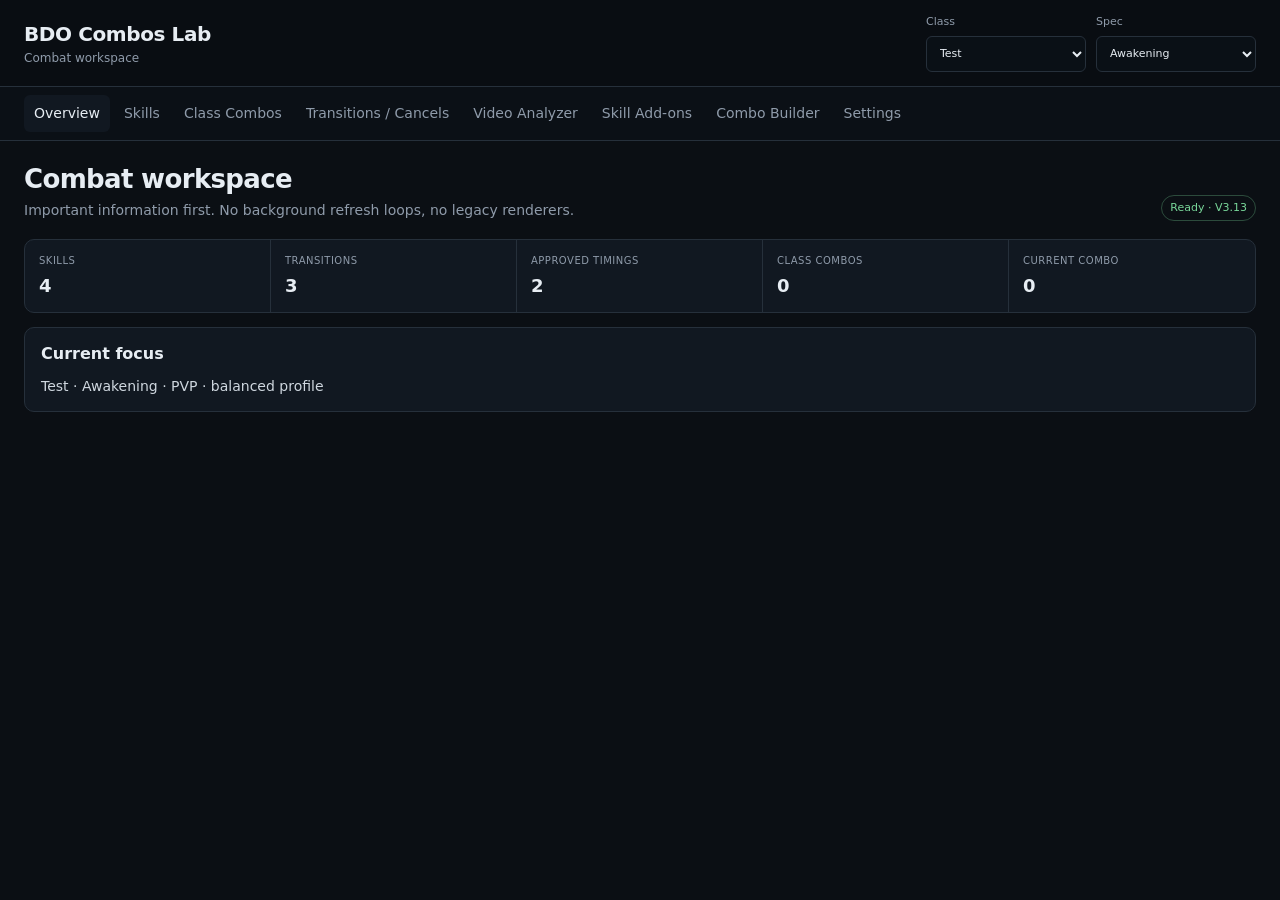
==== index.html @ 2c1ac98f "Load same-origin Skills catalog V3.13" ====
<!doctype html>
<html lang="en">
<head>
  <meta charset="utf-8">
  <meta name="viewport" content="width=device-width,initial-scale=1">
  <title>BDO Combos Lab</title>
  <meta name="description" content="BDO combat workspace for skills, transitions, cancels and combo analysis.">
  <link rel="stylesheet" href="/styles.css?v=1">
</head>
<body>
<header class="topbar">
  <div class="brand"><strong>BDO Combos Lab</strong><span>Combat workspace</span></div>
  <div class="context-controls">
    <label>Class<select id="classSelector"></select></label>
    <label>Spec<select id="specSelector"><option>Awakening</option><option>Succession</option></select></label>
  </div>
</header>
<nav class="nav" id="nav">
  <button data-page="home" class="active">Overview</button><button data-page="skills">Skills</button><button data-page="classCombos">Class Combos</button><button data-page="transitions">Transitions / Cancels</button><button data-page="video">Video Analyzer</button><button data-page="addons">Skill Add-ons</button><button data-page="builder">Combo Builder</button><button data-page="settings">Settings</button>
</nav>
<main>
<section id="page-home" class="page active"><div class="page-head"><div><h1>Combat workspace</h1><p>Important information first. No background refresh loops, no legacy renderers.</p></div><span class="status-pill good" id="appHealth">Starting…</span></div><div id="overviewMetrics" class="metrics"></div><div class="surface compact"><h2>Current focus</h2><div id="overviewFocus" class="focus-line"></div></div></section>
<section id="page-skills" class="page"><div class="page-head"><div><h1>Skills</h1><p>Combat data used by AnalysisCore.</p></div><button class="primary" id="addSkillBtn">Add skill</button></div><div id="skillsTable"></div></section>
<section id="page-classCombos" class="page"><div class="page-head"><div><h1>Class Combos</h1><p>Readable, compact reference routes.</p></div><button class="primary" id="addComboBtn">Add combo</button></div><div id="classCombosList" class="rows"></div></section>
<section id="page-transitions" class="page"><div class="page-head"><div><h1>Transitions & Cancels</h1><p>Review timing, cancel points and entry skips. All review controls are persistent.</p></div><button class="primary" id="addTransitionBtn">Add transition</button></div><div id="transitionSummary" class="metrics"></div><div id="transitionList" class="rows"></div></section>
<section id="page-video" class="page"><div class="page-head"><div><h1>Video Analyzer</h1><p>Measure skill events and send exact frame timings into the combat dataset.</p></div></div><div class="surface"><div class="form-grid"><label>Video file<input id="videoFile" type="file" accept="video/*"></label><label>FPS<input id="videoFps" type="number" min="1" value="60"></label></div><video id="timingVideo" controls></video><div class="toolbar"><button id="markTransitionBtn">Mark transition</button><button id="markCcBtn">Mark CC</button><button id="markDamageBtn">Mark damage</button><button id="clearMarkersBtn">Clear markers</button></div><div id="videoMarkers" class="rows"></div></div></section>
<section id="page-addons" class="page"><div class="page-head"><div><h1>Skill Add-ons</h1><p>Two-effect loadouts tied to skills, with PvP/PvE context and persistent notes.</p></div><button class="primary" id="addAddonBtn">Add add-on</button></div><div id="addonList" class="rows"></div></section>
<section id="page-builder" class="page"><div class="page-head"><div><h1>Combo Builder</h1><p>Timeline-aware optimization with private AnalysisCore.</p></div><span id="analysisStatus" class="status-pill">AnalysisCore · loading</span></div><div id="builderStats" class="stats-table"></div><div class="surface compact"><div class="builder-head"><h2>Current combo</h2><div class="toolbar"><button id="clearComboBtn">Clear</button><button id="suggestBtn">Refresh suggestions</button><button class="primary" id="completeBtn">Complete combo</button></div></div><div id="comboSequence" class="sequence"></div></div><div class="workspace-split"><div><h2>Suggestions</h2><div id="suggestions" class="rows"></div></div><div><h2>Combat Coach</h2><div id="coach" class="coach"></div></div></div></section>
<section id="page-settings" class="page"><div class="page-head"><div><h1>Analysis settings</h1><p>Presets first, advanced engine controls underneath.</p></div></div><div class="preset-bar" id="presetBar"><button data-preset="balanced" class="active">Balanced</button><button data-preset="pvp-safe">PvP Safe</button><button data-preset="pvp-burst">PvP Burst</button><button data-preset="pve-dps">PvE DPS</button></div><div id="settingsForm" class="settings"></div></section>
</main>
<dialog id="editorDialog"><form method="dialog" id="editorForm"><div class="dialog-head"><h2 id="editorTitle">Edit</h2><button type="button" class="icon-btn" onclick="this.closest('dialog').close()">×</button></div><div id="editorFields" class="form-grid"></div><div class="dialog-actions"><button type="button" onclick="this.closest('dialog').close()">Cancel</button><button type="submit" class="primary" id="editorSave">Save</button></div></form></dialog>
<script src="/app-mini-v3.js?v=3.3" defer></script>
<script src="/analysiscore-client-v35.js?v=3.11" defer></script>
<script src="/combo-orientation-v36.js?v=3.6" defer></script>
<script src="/class-combos-v37.js?v=3.7" defer></script>
<script src="/skill-addons-v38.js?v=3.9.1" defer></script>
<script src="/analysiscore-addons-v39.js?v=3.10" defer></script>
<script src="/class-combo-analysis-v311.js?v=3.11" defer></script>
<script src="/skills-catalog-v312.js?v=3.13" defer></script>
<script src="/app-version.js?v=3.13" defer></script>
</body></html>
---- styles.css ----
:root{--bg:#0b0f14;--panel:#111821;--panel-2:#0e141c;--line:#26303b;--text:#e7edf3;--muted:#8f9baa;--accent:#7c9cff;--accent-soft:#1b2744;--good:#79d79a;--warn:#e6c36a;--bad:#ff8d8d;--radius:10px}*{box-sizing:border-box}html{background:var(--bg);color:var(--text)}body{margin:0;font:14px/1.5 Inter,ui-sans-serif,system-ui,-apple-system,Segoe UI,Roboto,sans-serif;background:var(--bg);color:var(--text)}button,input,select,textarea{font:inherit}.topbar{min-height:72px;display:flex;align-items:center;justify-content:space-between;gap:20px;padding:14px 24px;border-bottom:1px solid var(--line);background:#090d12;position:sticky;top:0;z-index:20}.brand{display:flex;flex-direction:column}.brand strong{font-size:20px;letter-spacing:-.02em}.brand span{font-size:12px;color:var(--muted)}.context-controls{display:flex;gap:10px}.context-controls label,.form-grid label{display:grid;gap:5px;color:var(--muted);font-size:11px}.context-controls select{min-width:160px}.nav{display:flex;gap:4px;overflow-x:auto;padding:8px 24px;border-bottom:1px solid var(--line);background:#0b1016;position:sticky;top:72px;z-index:19}.nav button,.preset-bar button{border:0;background:transparent;color:var(--muted);padding:8px 10px;border-radius:6px;white-space:nowrap}.nav button.active,.nav button:hover,.preset-bar button.active,.preset-bar button:hover{background:var(--panel);color:var(--text)}main{max-width:1280px;margin:0 auto;padding:24px}.page{display:none}.page.active{display:block}.page-head{display:flex;justify-content:space-between;align-items:flex-end;gap:20px;margin:0 0 18px}.page-head h1{font-size:26px;line-height:1.15;margin:0 0 6px;letter-spacing:-.025em}.page-head p{margin:0;color:var(--muted);max-width:780px}.surface{background:var(--panel);border:1px solid var(--line);border-radius:var(--radius);padding:16px}.surface.compact{padding:14px 16px}.surface h2,.workspace-split h2,.builder-head h2{font-size:16px;margin:0 0 10px}.metrics{display:grid;grid-template-columns:repeat(5,minmax(0,1fr));border:1px solid var(--line);border-radius:var(--radius);overflow:hidden;background:var(--panel);margin-bottom:14px}.metric{padding:13px 14px;border-right:1px solid var(--line)}.metric:last-child{border-right:0}.metric span{display:block;color:var(--muted);font-size:10px;text-transform:uppercase;letter-spacing:.05em}.metric strong{display:block;margin-top:4px;font-size:18px}.focus-line{color:#cfd7df}.rows{display:grid;gap:8px}.row{display:grid;grid-template-columns:minmax(220px,1.3fr) repeat(3,minmax(110px,.55fr)) minmax(220px,1fr);gap:10px;align-items:center;padding:11px 12px;border:1px solid var(--line);border-radius:8px;background:var(--panel)}.row-title strong{display:block}.row-title small,.cell span{display:block;color:var(--muted);font-size:10px}.cell b{display:block;margin-top:2px}.actions{display:flex;justify-content:flex-end;gap:5px;flex-wrap:wrap}.status-pill{display:inline-flex;align-items:center;gap:6px;padding:4px 8px;border:1px solid var(--line);border-radius:999px;color:var(--muted);font-size:11px}.status-pill.good{color:var(--good);border-color:rgba(121,215,154,.3)}.status-pill.warn{color:var(--warn)}.status-pill.bad{color:var(--bad)}button{min-height:32px;border:1px solid var(--line);background:var(--panel-2);color:#cdd6df;padding:0 10px;border-radius:6px;cursor:pointer}button:hover{background:#18222d;color:#fff}button.primary{background:var(--accent-soft);border-color:#37517f;color:#dce7ff}button.danger{color:var(--bad);border-color:rgba(255,141,141,.25)}input,select,textarea{min-height:36px;border:1px solid var(--line);border-radius:6px;background:#0a1016;color:var(--text);padding:7px 9px;outline:none}input:focus,select:focus,textarea:focus{border-color:var(--accent)}textarea{min-height:90px;resize:vertical}.form-grid{display:grid;grid-template-columns:repeat(2,minmax(0,1fr));gap:12px}.form-grid .wide{grid-column:1/-1}.toolbar{display:flex;gap:6px;flex-wrap:wrap}.builder-head{display:flex;align-items:center;justify-content:space-between;gap:16px}.sequence{display:flex;gap:6px;flex-wrap:wrap;min-height:42px;align-items:center}.skill-chip{display:inline-flex;align-items:center;gap:7px;padding:7px 9px;border:1px solid var(--line);border-radius:7px;background:var(--panel-2)}.skill-chip.bad{border-color:rgba(255,141,141,.5);background:rgba(140,35,35,.16)}.skill-chip button{min-height:20px;padding:0 5px;border:0;background:transparent}.workspace-split{display:grid;grid-template-columns:1.15fr .85fr;gap:18px;margin-top:18px}.coach{display:grid;gap:8px}.coach-item{padding:10px 0;border-top:1px solid var(--line)}.coach-item:first-child{border-top:0}.coach-item strong{display:block;margin-bottom:3px}.coach-item p{margin:0;color:var(--muted)}.stats-table{display:grid;grid-template-columns:repeat(6,minmax(0,1fr));border:1px solid var(--line);border-radius:var(--radius);overflow:hidden;margin-bottom:14px}.stat-cell{padding:10px 12px;border-right:1px solid var(--line);background:var(--panel)}.stat-cell:last-child{border-right:0}.stat-cell span{display:block;color:var(--muted);font-size:9px;text-transform:uppercase}.stat-cell b{display:block;margin-top:3px;font-size:13px}.preset-bar{display:flex;gap:6px;flex-wrap:wrap;margin-bottom:14px}.settings{display:grid;grid-template-columns:repeat(2,minmax(0,1fr));gap:10px}.setting-group{padding:15px;border:1px solid var(--line);border-radius:var(--radius);background:var(--panel)}.setting-group h2{font-size:15px;margin:0 0 12px}.setting-row{display:grid;grid-template-columns:1fr 180px;gap:16px;align-items:center;padding:7px 0}.setting-row span{color:var(--muted);font-size:12px}.setting-row input,.setting-row select{width:100%}video{width:100%;max-height:520px;background:#05080c;border:1px solid var(--line);border-radius:8px;margin:14px 0}dialog{width:min(720px,calc(100vw - 32px));border:1px solid var(--line);border-radius:12px;background:var(--panel);color:var(--text);padding:0}dialog::backdrop{background:rgba(0,0,0,.68)}#editorForm{padding:16px}.dialog-head,.dialog-actions{display:flex;justify-content:space-between;align-items:center;gap:12px}.dialog-head h2{margin:0;font-size:18px}.dialog-actions{justify-content:flex-end;margin-top:16px}.icon-btn{border:0;background:transparent;font-size:24px}.empty{padding:20px;border:1px dashed var(--line);border-radius:8px;color:var(--muted);background:var(--panel-2)}@media(max-width:980px){.metrics{grid-template-columns:repeat(2,1fr)}.metric{border-bottom:1px solid var(--line)}.row{grid-template-columns:1fr 1fr 1fr}.row-title,.actions{grid-column:1/-1}.workspace-split,.settings{grid-template-columns:1fr}.stats-table{grid-template-columns:repeat(3,1fr)}}@media(max-width:700px){.topbar{align-items:flex-start;position:static;flex-direction:column}.nav{top:0}.context-controls{width:100%}.context-controls label{flex:1}.context-controls select{min-width:0;width:100%}main{padding:16px}.page-head{align-items:flex-start;flex-direction:column}.form-grid,.settings{grid-template-columns:1fr}.form-grid .wide{grid-column:auto}.stats-table{grid-template-columns:repeat(2,1fr)}.row{grid-template-columns:1fr 1fr}.row-title,.actions{grid-column:1/-1}.setting-row{grid-template-columns:1fr}}
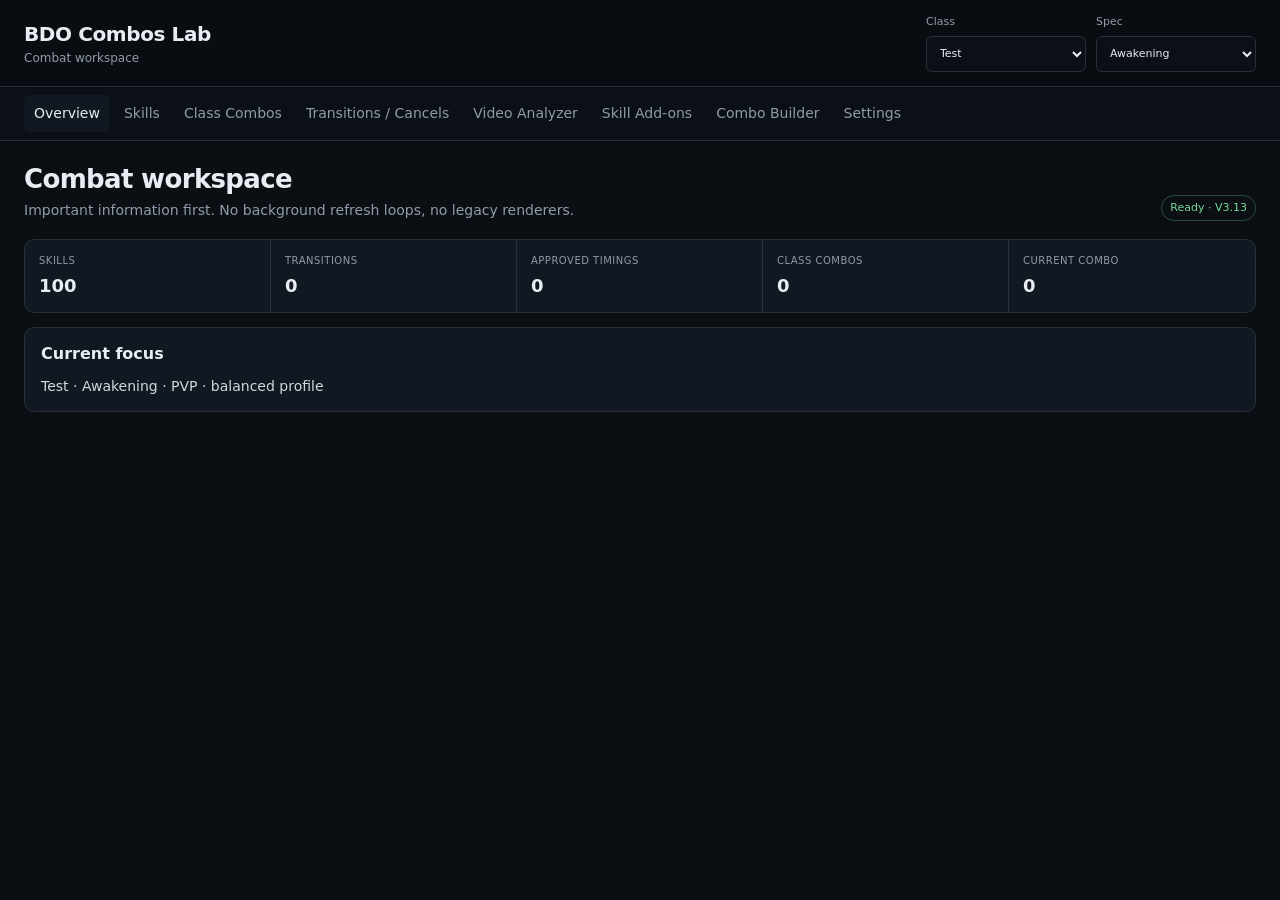
==== commit f68d003d: "Load V3.13 skill catalog before app runtime" ====
--- a/index.html
+++ b/index.html
@@ -29,6 +29,8 @@
 <section id="page-settings" class="page"><div class="page-head"><div><h1>Analysis settings</h1><p>Presets first, advanced engine controls underneath.</p></div></div><div class="preset-bar" id="presetBar"><button data-preset="balanced" class="active">Balanced</button><button data-preset="pvp-safe">PvP Safe</button><button data-preset="pvp-burst">PvP Burst</button><button data-preset="pve-dps">PvE DPS</button></div><div id="settingsForm" class="settings"></div></section>
 </main>
 <dialog id="editorDialog"><form method="dialog" id="editorForm"><div class="dialog-head"><h2 id="editorTitle">Edit</h2><button type="button" class="icon-btn" onclick="this.closest('dialog').close()">×</button></div><div id="editorFields" class="form-grid"></div><div class="dialog-actions"><button type="button" onclick="this.closest('dialog').close()">Cancel</button><button type="submit" class="primary" id="editorSave">Save</button></div></form></dialog>
+<script src="/bcl-test-native-v128.js?v=3.13" defer></script>
+<script src="/skills-catalog-v312.js?v=3.13-fix2" defer></script>
 <script src="/app-mini-v3.js?v=3.3" defer></script>
 <script src="/analysiscore-client-v35.js?v=3.11" defer></script>
 <script src="/combo-orientation-v36.js?v=3.6" defer></script>
@@ -36,6 +38,5 @@
 <script src="/skill-addons-v38.js?v=3.9.1" defer></script>
 <script src="/analysiscore-addons-v39.js?v=3.10" defer></script>
 <script src="/class-combo-analysis-v311.js?v=3.11" defer></script>
-<script src="/skills-catalog-v312.js?v=3.13" defer></script>
 <script src="/app-version.js?v=3.13" defer></script>
 </body></html>
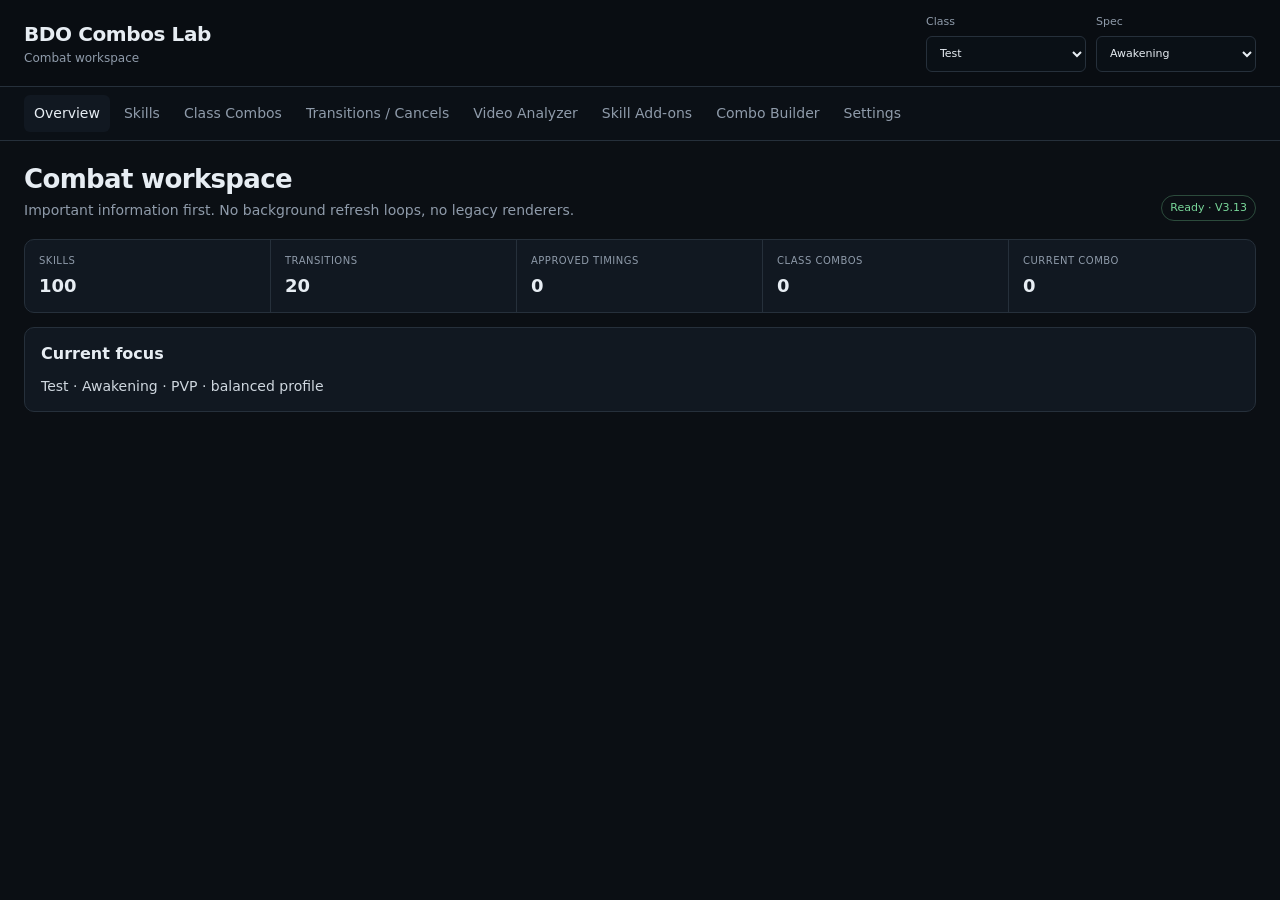
==== commit de51f0ea: "Restore V3.12 static data boot order" ====
--- a/index.html
+++ b/index.html
@@ -29,8 +29,8 @@
 <section id="page-settings" class="page"><div class="page-head"><div><h1>Analysis settings</h1><p>Presets first, advanced engine controls underneath.</p></div></div><div class="preset-bar" id="presetBar"><button data-preset="balanced" class="active">Balanced</button><button data-preset="pvp-safe">PvP Safe</button><button data-preset="pvp-burst">PvP Burst</button><button data-preset="pve-dps">PvE DPS</button></div><div id="settingsForm" class="settings"></div></section>
 </main>
 <dialog id="editorDialog"><form method="dialog" id="editorForm"><div class="dialog-head"><h2 id="editorTitle">Edit</h2><button type="button" class="icon-btn" onclick="this.closest('dialog').close()">×</button></div><div id="editorFields" class="form-grid"></div><div class="dialog-actions"><button type="button" onclick="this.closest('dialog').close()">Cancel</button><button type="submit" class="primary" id="editorSave">Save</button></div></form></dialog>
-<script src="/bcl-test-native-v128.js?v=3.13" defer></script>
-<script src="/skills-catalog-v312.js?v=3.13-fix2" defer></script>
+<script src="/bcl-test-native-v128.js?v=3.12-static" defer></script>
+<script src="/manual-data-v312.js?v=3.12-static" defer></script>
 <script src="/app-mini-v3.js?v=3.3" defer></script>
 <script src="/analysiscore-client-v35.js?v=3.11" defer></script>
 <script src="/combo-orientation-v36.js?v=3.6" defer></script>
@@ -38,5 +38,5 @@
 <script src="/skill-addons-v38.js?v=3.9.1" defer></script>
 <script src="/analysiscore-addons-v39.js?v=3.10" defer></script>
 <script src="/class-combo-analysis-v311.js?v=3.11" defer></script>
-<script src="/app-version.js?v=3.13" defer></script>
+<script src="/app-version.js?v=3.12-static" defer></script>
 </body></html>
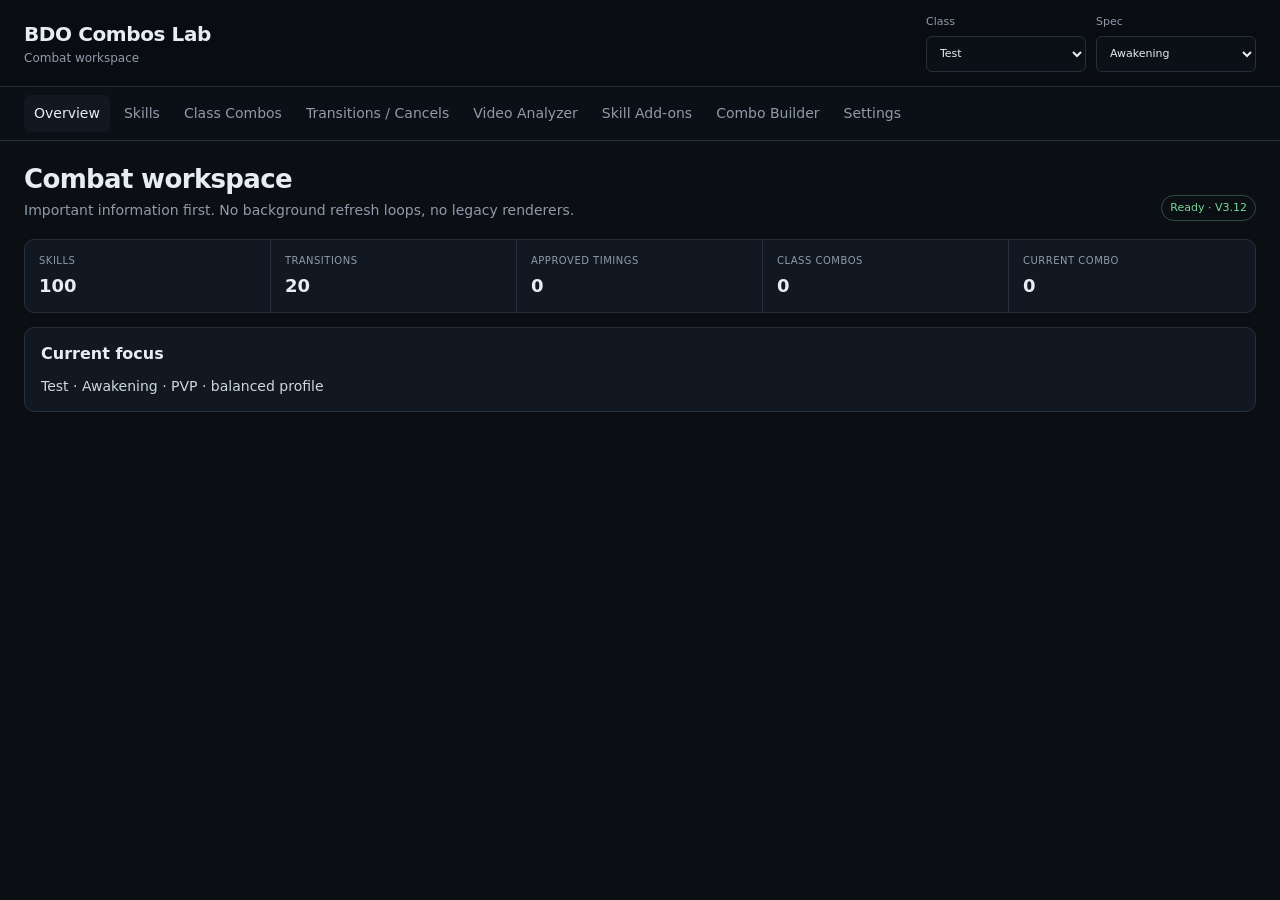
==== commit 521143a1: "Force clean V3.12 asset refresh" ====
--- a/index.html
+++ b/index.html
@@ -5,7 +5,7 @@
   <meta name="viewport" content="width=device-width,initial-scale=1">
   <title>BDO Combos Lab</title>
   <meta name="description" content="BDO combat workspace for skills, transitions, cancels and combo analysis.">
-  <link rel="stylesheet" href="/styles.css?v=1">
+  <link rel="stylesheet" href="/styles.css?build=312-clean">
 </head>
 <body>
 <header class="topbar">
@@ -29,14 +29,14 @@
 <section id="page-settings" class="page"><div class="page-head"><div><h1>Analysis settings</h1><p>Presets first, advanced engine controls underneath.</p></div></div><div class="preset-bar" id="presetBar"><button data-preset="balanced" class="active">Balanced</button><button data-preset="pvp-safe">PvP Safe</button><button data-preset="pvp-burst">PvP Burst</button><button data-preset="pve-dps">PvE DPS</button></div><div id="settingsForm" class="settings"></div></section>
 </main>
 <dialog id="editorDialog"><form method="dialog" id="editorForm"><div class="dialog-head"><h2 id="editorTitle">Edit</h2><button type="button" class="icon-btn" onclick="this.closest('dialog').close()">×</button></div><div id="editorFields" class="form-grid"></div><div class="dialog-actions"><button type="button" onclick="this.closest('dialog').close()">Cancel</button><button type="submit" class="primary" id="editorSave">Save</button></div></form></dialog>
-<script src="/bcl-test-native-v128.js?v=3.12-static" defer></script>
-<script src="/manual-data-v312.js?v=3.12-static" defer></script>
-<script src="/app-mini-v3.js?v=3.3" defer></script>
-<script src="/analysiscore-client-v35.js?v=3.11" defer></script>
-<script src="/combo-orientation-v36.js?v=3.6" defer></script>
-<script src="/class-combos-v37.js?v=3.7" defer></script>
-<script src="/skill-addons-v38.js?v=3.9.1" defer></script>
-<script src="/analysiscore-addons-v39.js?v=3.10" defer></script>
-<script src="/class-combo-analysis-v311.js?v=3.11" defer></script>
-<script src="/app-version.js?v=3.12-static" defer></script>
+<script src="/bcl-test-native-v128.js?build=312-clean" defer></script>
+<script src="/manual-data-v312.js?build=312-clean" defer></script>
+<script src="/app-mini-v3.js?build=312-clean" defer></script>
+<script src="/analysiscore-client-v35.js?build=312-clean" defer></script>
+<script src="/combo-orientation-v36.js?build=312-clean" defer></script>
+<script src="/class-combos-v37.js?build=312-clean" defer></script>
+<script src="/skill-addons-v38.js?build=312-clean" defer></script>
+<script src="/analysiscore-addons-v39.js?build=312-clean" defer></script>
+<script src="/class-combo-analysis-v311.js?build=312-clean" defer></script>
+<script src="/app-version.js?build=312-clean" defer></script>
 </body></html>
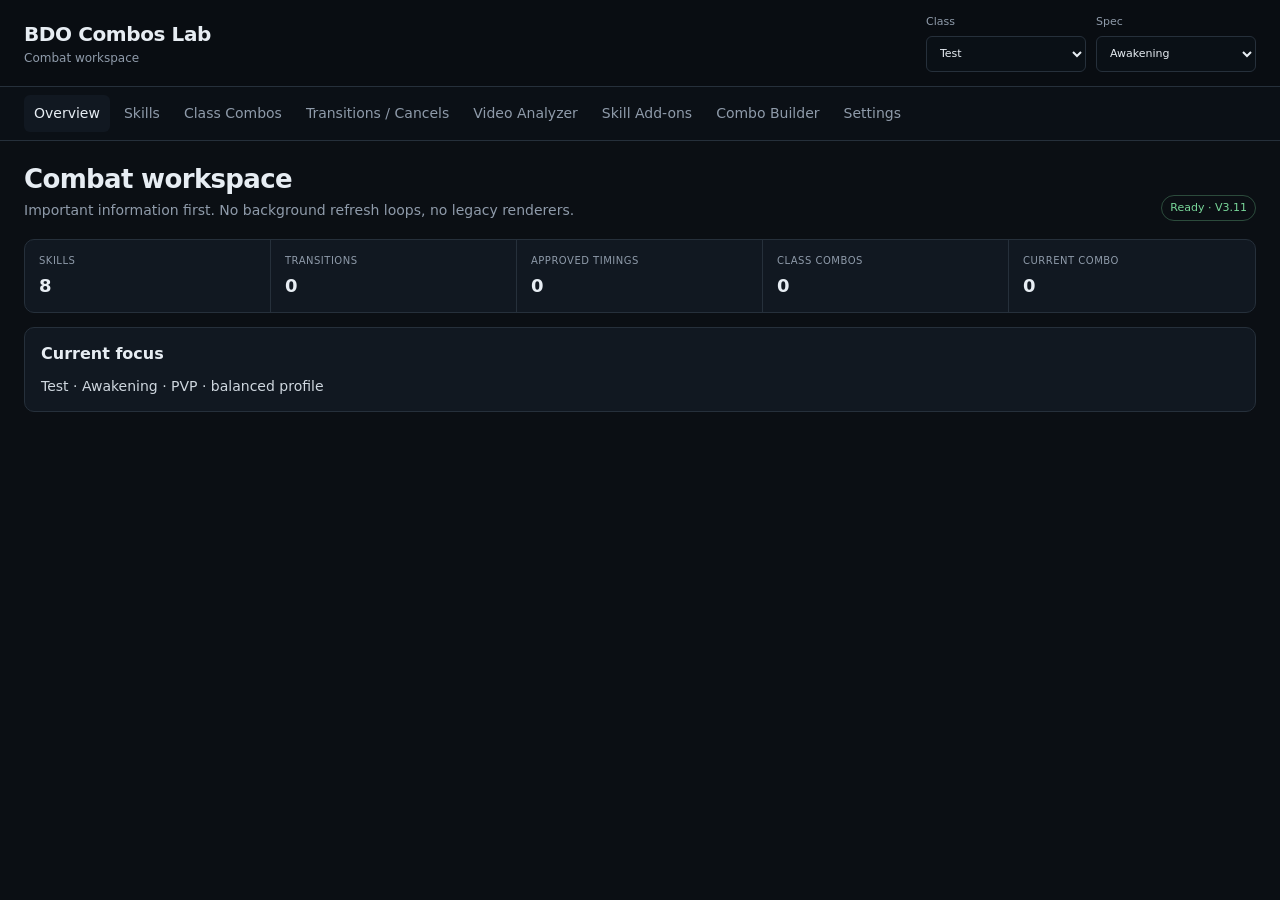
==== commit 21f0b56a: "Restore V3.11 and load manual test skills" ====
--- a/index.html
+++ b/index.html
@@ -5,7 +5,7 @@
   <meta name="viewport" content="width=device-width,initial-scale=1">
   <title>BDO Combos Lab</title>
   <meta name="description" content="BDO combat workspace for skills, transitions, cancels and combo analysis.">
-  <link rel="stylesheet" href="/styles.css?build=312-clean">
+  <link rel="stylesheet" href="/styles.css?v=1">
 </head>
 <body>
 <header class="topbar">
@@ -29,14 +29,13 @@
 <section id="page-settings" class="page"><div class="page-head"><div><h1>Analysis settings</h1><p>Presets first, advanced engine controls underneath.</p></div></div><div class="preset-bar" id="presetBar"><button data-preset="balanced" class="active">Balanced</button><button data-preset="pvp-safe">PvP Safe</button><button data-preset="pvp-burst">PvP Burst</button><button data-preset="pve-dps">PvE DPS</button></div><div id="settingsForm" class="settings"></div></section>
 </main>
 <dialog id="editorDialog"><form method="dialog" id="editorForm"><div class="dialog-head"><h2 id="editorTitle">Edit</h2><button type="button" class="icon-btn" onclick="this.closest('dialog').close()">×</button></div><div id="editorFields" class="form-grid"></div><div class="dialog-actions"><button type="button" onclick="this.closest('dialog').close()">Cancel</button><button type="submit" class="primary" id="editorSave">Save</button></div></form></dialog>
-<script src="/bcl-test-native-v128.js?build=312-clean" defer></script>
-<script src="/manual-data-v312.js?build=312-clean" defer></script>
-<script src="/app-mini-v3.js?build=312-clean" defer></script>
-<script src="/analysiscore-client-v35.js?build=312-clean" defer></script>
-<script src="/combo-orientation-v36.js?build=312-clean" defer></script>
-<script src="/class-combos-v37.js?build=312-clean" defer></script>
-<script src="/skill-addons-v38.js?build=312-clean" defer></script>
-<script src="/analysiscore-addons-v39.js?build=312-clean" defer></script>
-<script src="/class-combo-analysis-v311.js?build=312-clean" defer></script>
-<script src="/app-version.js?build=312-clean" defer></script>
+<script src="/test-skills-v311.js?v=3.11" defer></script>
+<script src="/app-mini-v3.js?v=3.3" defer></script>
+<script src="/analysiscore-client-v35.js?v=3.11" defer></script>
+<script src="/combo-orientation-v36.js?v=3.6" defer></script>
+<script src="/class-combos-v37.js?v=3.7" defer></script>
+<script src="/skill-addons-v38.js?v=3.9.1" defer></script>
+<script src="/analysiscore-addons-v39.js?v=3.10" defer></script>
+<script src="/class-combo-analysis-v311.js?v=3.11" defer></script>
+<script src="/app-version.js?v=3.11" defer></script>
 </body></html>
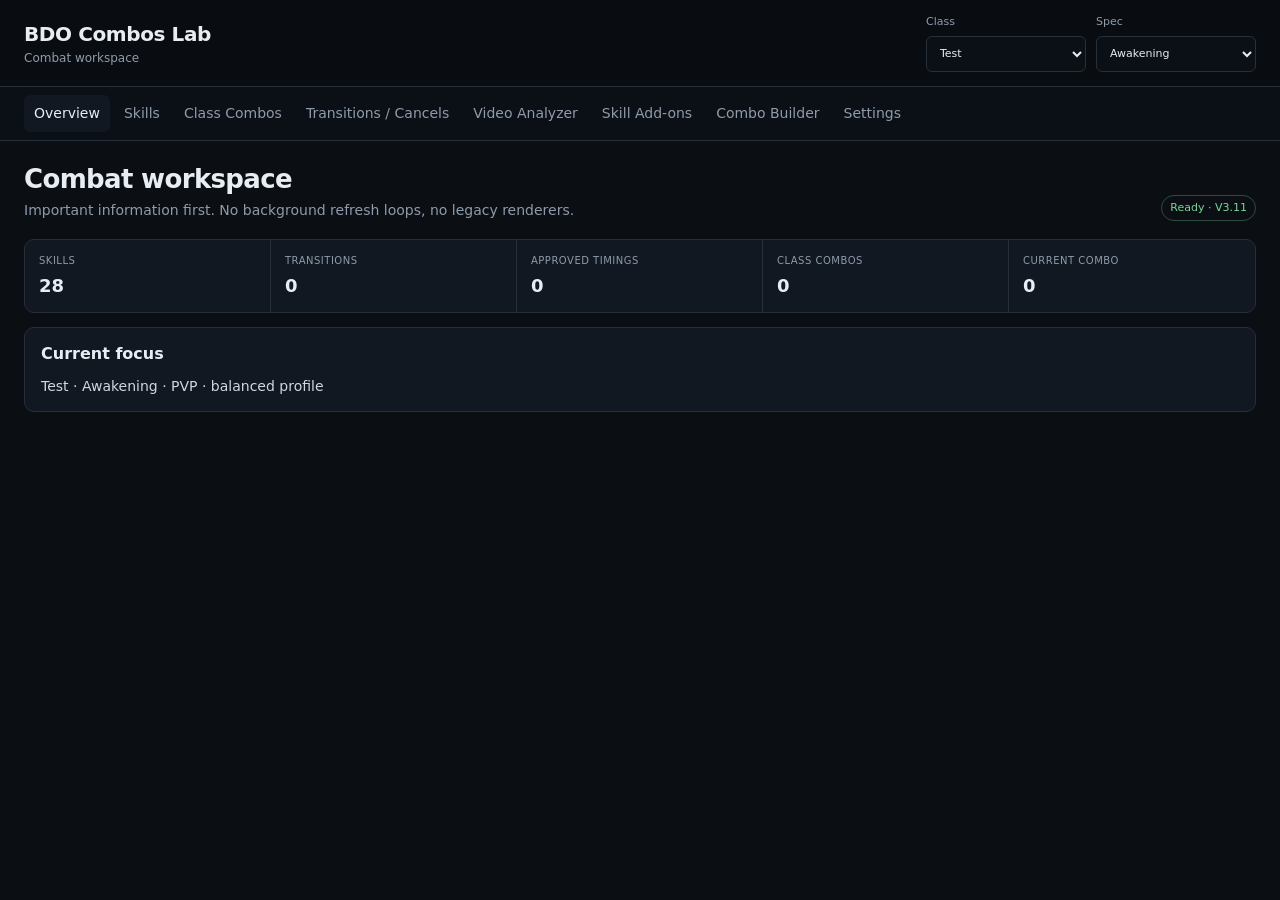
==== commit 144f8f5e: "Load complete V3.11 static combat catalog" ====
--- a/index.html
+++ b/index.html
@@ -29,7 +29,8 @@
 <section id="page-settings" class="page"><div class="page-head"><div><h1>Analysis settings</h1><p>Presets first, advanced engine controls underneath.</p></div></div><div class="preset-bar" id="presetBar"><button data-preset="balanced" class="active">Balanced</button><button data-preset="pvp-safe">PvP Safe</button><button data-preset="pvp-burst">PvP Burst</button><button data-preset="pve-dps">PvE DPS</button></div><div id="settingsForm" class="settings"></div></section>
 </main>
 <dialog id="editorDialog"><form method="dialog" id="editorForm"><div class="dialog-head"><h2 id="editorTitle">Edit</h2><button type="button" class="icon-btn" onclick="this.closest('dialog').close()">×</button></div><div id="editorFields" class="form-grid"></div><div class="dialog-actions"><button type="button" onclick="this.closest('dialog').close()">Cancel</button><button type="submit" class="primary" id="editorSave">Save</button></div></form></dialog>
-<script src="/test-skills-v311.js?v=3.11" defer></script>
+<script src="/bcl-test-native-v128.js?v=3.11" defer></script>
+<script src="/test-skills-v311.js?v=3.11-full" defer></script>
 <script src="/app-mini-v3.js?v=3.3" defer></script>
 <script src="/analysiscore-client-v35.js?v=3.11" defer></script>
 <script src="/combo-orientation-v36.js?v=3.6" defer></script>
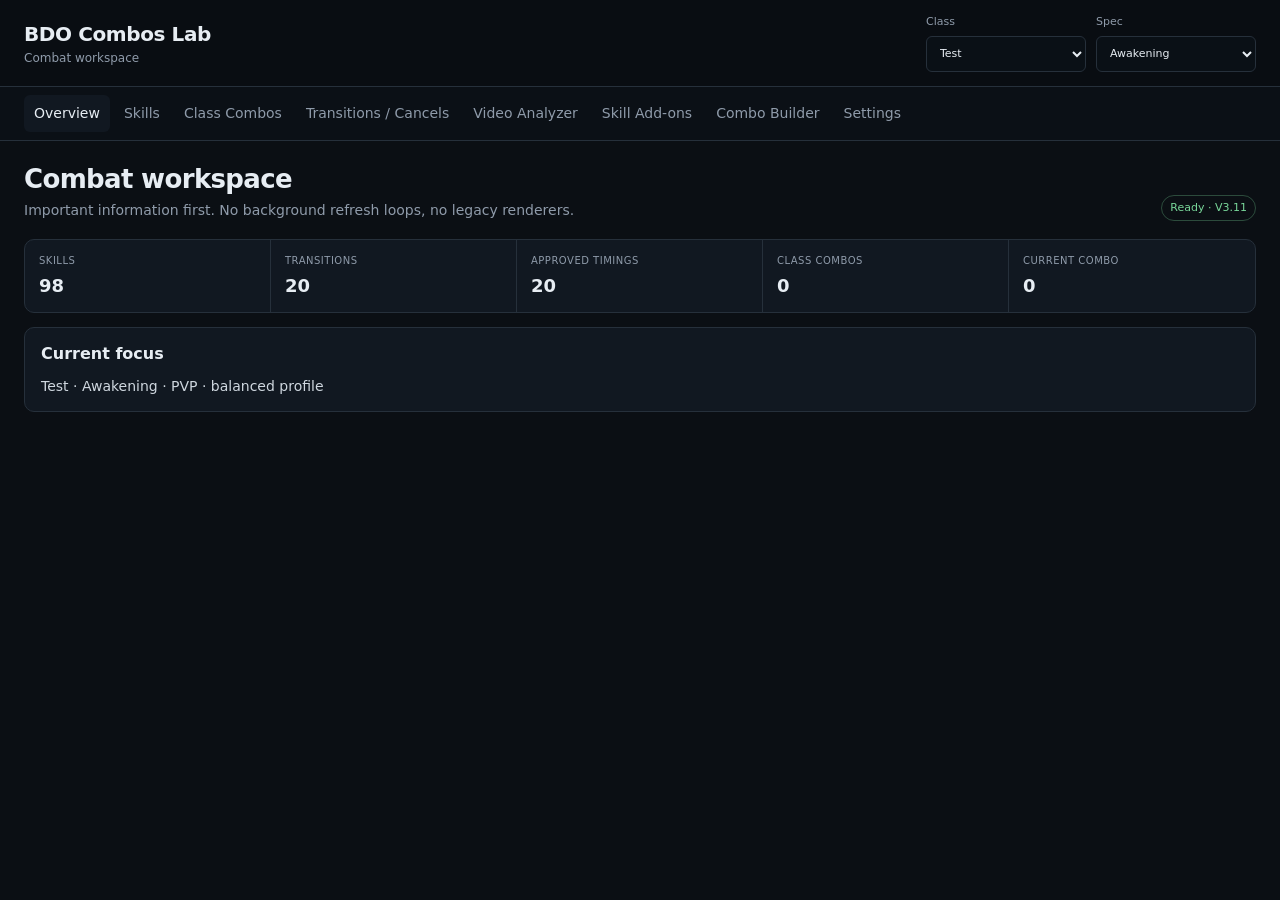
==== commit f1ed7c22: "Use only manual V3.11 skill and transition files" ====
--- a/index.html
+++ b/index.html
@@ -29,8 +29,11 @@
 <section id="page-settings" class="page"><div class="page-head"><div><h1>Analysis settings</h1><p>Presets first, advanced engine controls underneath.</p></div></div><div class="preset-bar" id="presetBar"><button data-preset="balanced" class="active">Balanced</button><button data-preset="pvp-safe">PvP Safe</button><button data-preset="pvp-burst">PvP Burst</button><button data-preset="pve-dps">PvE DPS</button></div><div id="settingsForm" class="settings"></div></section>
 </main>
 <dialog id="editorDialog"><form method="dialog" id="editorForm"><div class="dialog-head"><h2 id="editorTitle">Edit</h2><button type="button" class="icon-btn" onclick="this.closest('dialog').close()">×</button></div><div id="editorFields" class="form-grid"></div><div class="dialog-actions"><button type="button" onclick="this.closest('dialog').close()">Cancel</button><button type="submit" class="primary" id="editorSave">Save</button></div></form></dialog>
-<script src="/bcl-test-native-v128.js?v=3.11" defer></script>
-<script src="/test-skills-v311.js?v=3.11-full" defer></script>
+<script src="/skills-manual-base-v311.js?v=3.11" defer></script>
+<script src="/skills-manual-common-rest-v311.js?v=3.11" defer></script>
+<script src="/skills-manual-awakening-a-v311.js?v=3.11" defer></script>
+<script src="/skills-manual-awakening-b-v311.js?v=3.11" defer></script>
+<script src="/transitions-manual-v311.js?v=3.11" defer></script>
 <script src="/app-mini-v3.js?v=3.3" defer></script>
 <script src="/analysiscore-client-v35.js?v=3.11" defer></script>
 <script src="/combo-orientation-v36.js?v=3.6" defer></script>
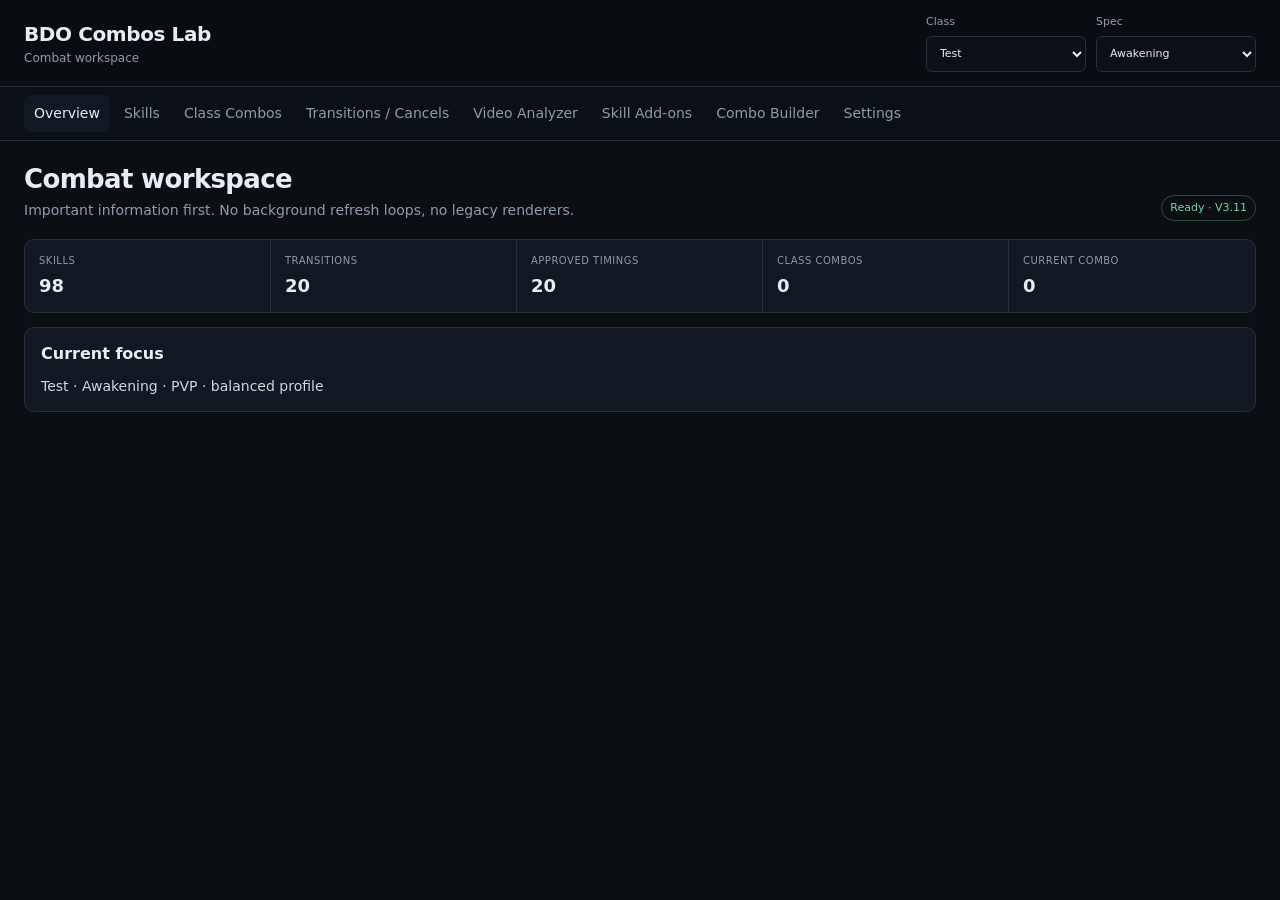
==== commit 0b85198e: "Load grouped V3.11 skill editor" ====
--- a/index.html
+++ b/index.html
@@ -35,6 +35,7 @@
 <script src="/skills-manual-awakening-b-v311.js?v=3.11" defer></script>
 <script src="/transitions-manual-v311.js?v=3.11" defer></script>
 <script src="/app-mini-v3.js?v=3.3" defer></script>
+<script src="/skill-editor-v311.js?v=3.11" defer></script>
 <script src="/analysiscore-client-v35.js?v=3.11" defer></script>
 <script src="/combo-orientation-v36.js?v=3.6" defer></script>
 <script src="/class-combos-v37.js?v=3.7" defer></script>
